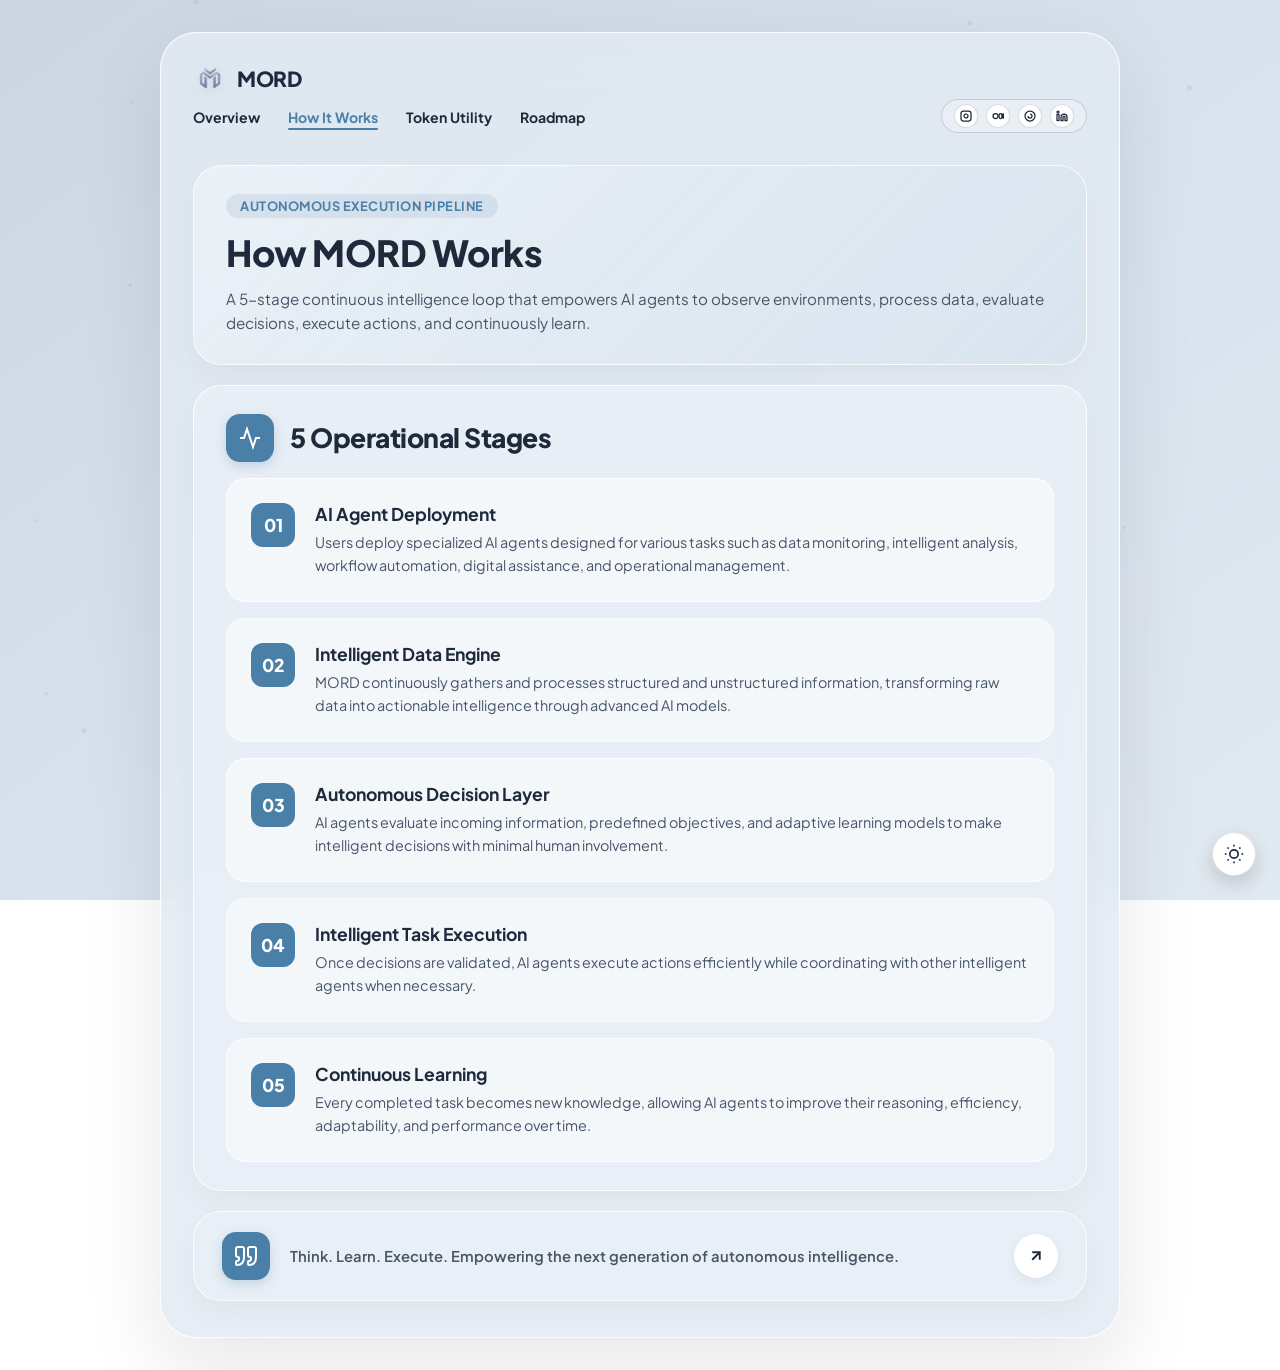
==== how-it-works.html @ f7affc87 "Add files via upload" ====
<!DOCTYPE html>
<html lang="en">
<head>
  <meta charset="UTF-8">
  <meta name="viewport" content="width=device-width, initial-scale=1.0">
  <title>How It Works | MORD AI Agent Protocol</title>
  <meta name="description" content="Learn how MORD AI Agents observe, analyze, learn, decide, and execute autonomous digital workflows.">
  <link rel="stylesheet" href="css/style.css">
</head>
<body>

  <!-- Particle Background Canvas -->
  <canvas id="bg-canvas"></canvas>

  <div class="infographic-wrapper">

    <!-- Top Header Row -->
    <header>
      <div class="top-header-row">
        <a href="index.html" class="brand-title">
          <img src="assets/mord_logo.png" alt="MORD Official Logo" class="brand-logo-img">
          <span>MORD</span>
        </a>


      </div>

      <!-- Sub Navigation Links & Social Icons -->
      <div class="sub-nav-row">
        <ul class="nav-links-list">
          <li><a href="index.html">Overview</a></li>
          <li><a href="how-it-works.html" class="active">How It Works</a></li>
          <li><a href="tokenomics.html">Token Utility</a></li>
          <li><a href="roadmap.html">Roadmap</a></li>
        </ul>

        <div class="social-pill-group">
          <a href="#" class="social-circle-icon" aria-label="Instagram">
            <svg width="12" height="12" viewBox="0 0 24 24" fill="none" stroke="currentColor" stroke-width="2.5"><rect x="2" y="2" width="20" height="20" rx="5"/><path d="M16 11.37A4 4 0 1 1 12.63 8 4 4 0 0 1 16 11.37z"/><line x1="17.5" y1="6.5" x2="17.51" y2="6.5"/></svg>
          </a>
          <a href="#" class="social-circle-icon" aria-label="Medium">
            <svg width="12" height="12" viewBox="0 0 24 24" fill="none" stroke="currentColor" stroke-width="2.5"><circle cx="7" cy="12" r="5"/><ellipse cx="17" cy="12" rx="3" ry="5"/><ellipse cx="22" cy="12" rx="1" ry="5"/></svg>
          </a>
          <a href="#" class="social-circle-icon" aria-label="Pinterest">
            <svg width="12" height="12" viewBox="0 0 24 24" fill="none" stroke="currentColor" stroke-width="2.5"><circle cx="12" cy="12" r="10"/><path d="M8 12c0 2.2 1.8 4 4 4s4-1.8 4-4-1.8-4-4-4"/></svg>
          </a>
          <a href="#" class="social-circle-icon" aria-label="LinkedIn">
            <svg width="12" height="12" viewBox="0 0 24 24" fill="none" stroke="currentColor" stroke-width="2.5"><path d="M16 8a6 6 0 0 1 6 6v7h-4v-7a2 2 0 0 0-2-2 2 2 0 0 0-2 2v7h-4v-7a6 6 0 0 1 6-6z"/><rect x="2" y="9" width="4" height="12"/><circle cx="4" cy="4" r="2"/></svg>
          </a>
        </div>
      </div>
    </header>

    <!-- Page Header Title Card -->
    <div class="info-card page-header-card">
      <span class="page-badge">Autonomous Execution Pipeline</span>
      <h1 class="page-title">How MORD Works</h1>
      <p class="page-subtitle">A 5-stage continuous intelligence loop that empowers AI agents to observe environments, process data, evaluate decisions, execute actions, and continuously learn.</p>
    </div>

    <!-- 5-Step Process Section -->
    <section class="info-card">
      <div class="section-header">
        <div class="section-icon-btn">
          <svg width="24" height="24" viewBox="0 0 24 24" fill="none" stroke="currentColor" stroke-width="2"><polyline points="22 12 18 12 15 21 9 3 6 12 2 12"/></svg>
        </div>
        <h2 class="section-title">5 Operational Stages</h2>
      </div>

      <div class="steps-container">

        <div class="step-card-item">
          <div class="step-num-badge">01</div>
          <div class="step-content-box">
            <h3>AI Agent Deployment</h3>
            <p>Users deploy specialized AI agents designed for various tasks such as data monitoring, intelligent analysis, workflow automation, digital assistance, and operational management.</p>
          </div>
        </div>

        <div class="step-card-item">
          <div class="step-num-badge">02</div>
          <div class="step-content-box">
            <h3>Intelligent Data Engine</h3>
            <p>MORD continuously gathers and processes structured and unstructured information, transforming raw data into actionable intelligence through advanced AI models.</p>
          </div>
        </div>

        <div class="step-card-item">
          <div class="step-num-badge">03</div>
          <div class="step-content-box">
            <h3>Autonomous Decision Layer</h3>
            <p>AI agents evaluate incoming information, predefined objectives, and adaptive learning models to make intelligent decisions with minimal human involvement.</p>
          </div>
        </div>

        <div class="step-card-item">
          <div class="step-num-badge">04</div>
          <div class="step-content-box">
            <h3>Intelligent Task Execution</h3>
            <p>Once decisions are validated, AI agents execute actions efficiently while coordinating with other intelligent agents when necessary.</p>
          </div>
        </div>

        <div class="step-card-item">
          <div class="step-num-badge">05</div>
          <div class="step-content-box">
            <h3>Continuous Learning</h3>
            <p>Every completed task becomes new knowledge, allowing AI agents to improve their reasoning, efficiency, adaptability, and performance over time.</p>
          </div>
        </div>

      </div>
    </section>

    <!-- Bottom Quote Banner -->
    <section class="info-card quote-card-row">
      <div class="quote-left-group">
        <div class="section-icon-btn">
          <svg width="24" height="24" viewBox="0 0 24 24" fill="none" stroke="currentColor" stroke-width="2"><path d="M3 21c3 0 7-1 7-8V5c0-1.25-.756-2.017-2-2H4c-1.25 0-2 .75-2 1.972V11c0 1.25.75 2 2 2 1 0 1 0 1 1v1c0 1-1 2-2 2s-1 .008-1 1.031V20c0 1 0 1 1 1z"/><path d="M15 21c3 0 7-1 7-8V5c0-1.25-.757-2.017-2-2h-4c-1.25 0-2 .75-2 1.972V11c0 1.25.75 2 2 2 1 0 1 0 1 1v1c0 1-1 2-2 2s-1 .008-1 1.031V20c0 1 0 1 1 1z"/></svg>
        </div>
        <p class="quote-statement">Think. Learn. Execute. Empowering the next generation of autonomous intelligence.</p>
      </div>

      <a href="tokenomics.html" class="arrow-circle-btn" aria-label="Explore Token Utility">
        <svg width="18" height="18" viewBox="0 0 24 24" fill="none" stroke="currentColor" stroke-width="2.5"><line x1="7" y1="17" x2="17" y2="7"/><polyline points="7 7 17 7 17 17"/></svg>
      </a>
    </section>

  </div>

  <!-- Modal Overlay -->
  <div class="modal-overlay" id="modal-overlay">
    <div class="modal-box">
      <button class="modal-close-x" id="modal-close">&times;</button>
      <h3 class="modal-heading" id="modal-title">Deploy Agent Node</h3>
      <p class="modal-subtext" id="modal-subtitle">Configure your autonomous workflow stage.</p>
      <button class="modal-btn-submit" id="modal-action-btn">Deploy Now</button>
    </div>
  </div>

  <button class="theme-switch-float" id="theme-switch" aria-label="Toggle Dark Mode">
    <svg width="20" height="20" viewBox="0 0 24 24" fill="none" stroke="currentColor" stroke-width="2"><circle cx="12" cy="12" r="5"/><line x1="12" y1="1" x2="12" y2="3"/><line x1="12" y1="21" x2="12" y2="23"/><line x1="4.22" y1="4.22" x2="5.64" y2="5.64"/><line x1="18.36" y1="18.36" x2="19.78" y2="19.78"/><line x1="1" y1="12" x2="3" y2="12"/><line x1="21" y1="12" x2="23" y2="12"/><line x1="4.22" y1="19.78" x2="5.64" y2="18.36"/><line x1="18.36" y1="5.64" x2="19.78" y2="4.22"/></svg>
  </button>

  <script src="js/app.js"></script>
</body>
</html>
---- css/style.css ----
@import url('https://fonts.googleapis.com/css2?family=Plus+Jakarta+Sans:ital,wght@0,300;0,400;0,500;0,600;0,700;0,800;1,400&family=JetBrains+Mono:wght@400;500&display=swap');

:root {
  --bg-main: #d3dde8;
  --bg-gradient: linear-gradient(145deg, #cbd6e2 0%, #d8e2ed 50%, #e1e9f1 100%);
  --card-bg: rgba(235, 241, 247, 0.75);
  --card-bg-solid: #e3ebf3;
  --card-border: rgba(255, 255, 255, 0.8);
  --card-shadow: 0 12px 32px -6px rgba(15, 23, 42, 0.05);
  
  --text-primary: #1e293b;
  --text-secondary: #475569;
  --text-muted: #64748b;
  
  --brand-blue: #4a7fa7;
  --brand-blue-hover: #3b6b8f;
  --brand-blue-light: rgba(74, 127, 167, 0.12);
  --accent-cyan: #00f0ff;
  --accent-green: #10b981;
  
  --radius-card: 28px;
  --radius-pill: 9999px;
  --radius-icon: 14px;

  --transition-fast: 0.2s cubic-bezier(0.16, 1, 0.3, 1);
  --transition-normal: 0.35s cubic-bezier(0.16, 1, 0.3, 1);
}

[data-theme="dark"] {
  --bg-main: #0b111e;
  --bg-gradient: linear-gradient(145deg, #070c17 0%, #0f172a 50%, #172033 100%);
  --card-bg: rgba(15, 23, 42, 0.75);
  --card-bg-solid: #111a2e;
  --card-border: rgba(255, 255, 255, 0.1);
  --card-shadow: 0 16px 40px -8px rgba(0, 0, 0, 0.5);
  
  --text-primary: #f1f5f9;
  --text-secondary: #cbd5e1;
  --text-muted: #94a3b8;
  
  --brand-blue: #3b82f6;
  --brand-blue-hover: #2563eb;
  --brand-blue-light: rgba(59, 130, 246, 0.2);
}

* {
  margin: 0;
  padding: 0;
  box-sizing: border-box;
}

html {
  scroll-behavior: smooth;
}

body {
  font-family: 'Plus Jakarta Sans', -apple-system, BlinkMacSystemFont, sans-serif;
  background: var(--bg-gradient);
  background-attachment: fixed;
  color: var(--text-primary);
  min-height: 100vh;
  padding: 32px 20px;
  display: flex;
  justify-content: center;
  align-items: flex-start;
}

/* Background Canvas Particles */
#bg-canvas {
  position: fixed;
  top: 0;
  left: 0;
  width: 100vw;
  height: 100vh;
  z-index: 0;
  pointer-events: none;
  opacity: 0.4;
}

/* Main Graphic Frame Container */
.infographic-wrapper {
  width: 100%;
  max-width: 960px;
  background: rgba(226, 234, 242, 0.85);
  backdrop-filter: blur(24px);
  -webkit-backdrop-filter: blur(24px);
  border: 1px solid rgba(255, 255, 255, 0.9);
  border-radius: 36px;
  padding: 28px 32px 36px;
  box-shadow: 0 30px 80px rgba(15, 23, 42, 0.1);
  position: relative;
  z-index: 1;
  display: flex;
  flex-direction: column;
  gap: 20px;
}

[data-theme="dark"] .infographic-wrapper {
  background: rgba(15, 23, 42, 0.85);
  border-color: rgba(255, 255, 255, 0.12);
}

/* Top Navigation Bar */
.top-header-row {
  display: flex;
  align-items: center;
  justify-content: space-between;
  margin-bottom: 4px;
}

.brand-title {
  display: flex;
  align-items: center;
  gap: 10px;
  font-size: 1.3rem;
  font-weight: 800;
  color: var(--text-primary);
  text-decoration: none;
  letter-spacing: -0.5px;
}

.brand-logo-img {
  width: 34px;
  height: 34px;
  object-fit: contain;
  filter: drop-shadow(0 4px 8px rgba(74, 127, 167, 0.2));
  transition: transform var(--transition-fast);
}

.brand-title:hover .brand-logo-img {
  transform: scale(1.1) rotate(3deg);
}

.brand-logo-svg {
  width: 26px;
  height: 26px;
  color: var(--text-primary);
}

.top-actions {
  display: flex;
  align-items: center;
  gap: 10px;
}

.header-pill-btn {
  display: inline-flex;
  align-items: center;
  gap: 8px;
  padding: 8px 20px;
  background: #ffffff;
  border-radius: var(--radius-pill);
  font-weight: 700;
  font-size: 0.85rem;
  color: var(--text-primary);
  text-decoration: none;
  border: none;
  cursor: pointer;
  box-shadow: 0 4px 12px rgba(15, 23, 42, 0.05);
  transition: var(--transition-fast);
}

[data-theme="dark"] .header-pill-btn {
  background: #1e293b;
  color: #fff;
}

.header-pill-btn:hover {
  transform: translateY(-2px);
  box-shadow: 0 6px 16px rgba(15, 23, 42, 0.1);
}

.sub-nav-row {
  display: flex;
  align-items: center;
  justify-content: space-between;
  padding-bottom: 12px;
}

.nav-links-list {
  display: flex;
  align-items: center;
  gap: 28px;
  list-style: none;
}

.nav-links-list a {
  text-decoration: none;
  font-size: 0.88rem;
  font-weight: 700;
  color: var(--text-primary);
  transition: var(--transition-fast);
  padding: 4px 0;
  position: relative;
}

.nav-links-list a.active,
.nav-links-list a:hover {
  color: var(--brand-blue);
}

.nav-links-list a.active::after {
  content: '';
  position: absolute;
  bottom: 0;
  left: 0;
  width: 100%;
  height: 2px;
  background: var(--brand-blue);
  border-radius: 2px;
}

.social-pill-group {
  display: flex;
  align-items: center;
  gap: 8px;
  padding: 4px 12px;
  border: 1px solid rgba(15, 23, 42, 0.15);
  border-radius: var(--radius-pill);
  background: rgba(255, 255, 255, 0.25);
}

.social-circle-icon {
  width: 24px;
  height: 24px;
  border-radius: 50%;
  background: #ffffff;
  border: 1px solid rgba(15, 23, 42, 0.15);
  display: flex;
  align-items: center;
  justify-content: center;
  color: var(--text-primary);
  text-decoration: none;
  font-size: 0.75rem;
  font-weight: 700;
  transition: var(--transition-fast);
}

.social-circle-icon:hover {
  background: var(--brand-blue);
  color: #fff;
  border-color: var(--brand-blue);
  transform: translateY(-1px);
}

/* Glass Card Standard */
.info-card {
  background: var(--card-bg);
  border: 1px solid var(--card-border);
  border-radius: var(--radius-card);
  padding: 28px 32px;
  box-shadow: var(--card-shadow);
  transition: transform var(--transition-normal), box-shadow var(--transition-normal);
  position: relative;
}

.info-card:hover {
  box-shadow: 0 16px 40px rgba(15, 23, 42, 0.08);
}

/* Page Header Title Card */
.page-header-card {
  display: flex;
  flex-direction: column;
  gap: 12px;
  background: linear-gradient(135deg, rgba(235, 241, 247, 0.9) 0%, rgba(215, 226, 238, 0.8) 100%);
}

[data-theme="dark"] .page-header-card {
  background: linear-gradient(135deg, rgba(15, 23, 42, 0.9) 0%, rgba(30, 41, 59, 0.8) 100%);
}

.page-badge {
  display: inline-flex;
  align-items: center;
  gap: 6px;
  padding: 4px 14px;
  background: var(--brand-blue-light);
  color: var(--brand-blue);
  border-radius: var(--radius-pill);
  font-size: 0.8rem;
  font-weight: 700;
  text-transform: uppercase;
  letter-spacing: 0.5px;
  width: fit-content;
}

.page-title {
  font-size: 2.25rem;
  font-weight: 800;
  letter-spacing: -0.5px;
  color: var(--text-primary);
}

.page-subtitle {
  font-size: 0.95rem;
  color: var(--text-secondary);
  line-height: 1.6;
}

/* Hero Section Layout */
.hero-section-grid {
  display: grid;
  grid-template-columns: 1fr 1fr;
  gap: 20px;
}

.hero-section-grid .info-card {
  border: none !important;
  box-shadow: none !important;
}

/* Left Big Sphere Visual Card */
.hero-card-visual-left {
  display: flex;
  flex-direction: column;
  justify-content: flex-end;
  min-height: 500px;
  position: relative;
  overflow: hidden;
  background: linear-gradient(145deg, rgba(235, 241, 247, 0.9) 0%, rgba(215, 226, 238, 0.8) 100%);
  border: none !important;
  box-shadow: none !important;
}

[data-theme="dark"] .hero-card-visual-left {
  background: linear-gradient(145deg, rgba(15, 23, 42, 0.9) 0%, rgba(30, 41, 59, 0.8) 100%);
  border: none !important;
  box-shadow: none !important;
}

.visual-sphere-img {
  position: absolute;
  top: 45%;
  left: 50%;
  transform: translate(-50%, -55%);
  width: 105%;
  max-width: 480px;
  object-fit: contain;
  pointer-events: none;
  animation: gentleFloat 6s ease-in-out infinite;
}

@keyframes gentleFloat {
  0%, 100% { transform: translate(-50%, -55%) rotate(0deg); }
  50% { transform: translate(-50%, -58%) rotate(1deg); }
}

/* Floating Badge at Bottom Left */
.badge-glass-overlay {
  background: rgba(255, 255, 255, 0.65);
  backdrop-filter: blur(16px);
  -webkit-backdrop-filter: blur(16px);
  border: none !important;
  padding: 16px 20px;
  border-radius: 24px;
  display: flex;
  flex-direction: column;
  gap: 6px;
  margin-top: auto;
  z-index: 2;
  box-shadow: 0 10px 24px rgba(15, 23, 42, 0.06);
}

[data-theme="dark"] .badge-glass-overlay {
  background: rgba(15, 23, 42, 0.85);
  border: none !important;
}

.badge-top-text {
  font-size: 0.8rem;
  font-weight: 600;
  color: var(--text-secondary);
}

.badge-bottom-row {
  display: flex;
  align-items: center;
  gap: 12px;
  font-size: 0.85rem;
  color: var(--text-secondary);
  font-weight: 600;
}

.badge-bottom-row strong {
  color: var(--text-primary);
  font-weight: 800;
}

.badge-blue-circle-icon {
  width: 32px;
  height: 32px;
  border-radius: 50%;
  background: var(--brand-blue);
  color: #ffffff;
  display: flex;
  align-items: center;
  justify-content: center;
  flex-shrink: 0;
}

/* Hero Right Column */
.hero-right-col {
  display: flex;
  flex-direction: column;
  gap: 20px;
}

.hero-info-card {
  display: flex;
  flex-direction: column;
  gap: 16px;
  border: none !important;
  box-shadow: none !important;
}

.mord-tag-row {
  display: flex;
  align-items: center;
  justify-content: space-between;
}

.mord-tag-text {
  font-size: 0.85rem;
  font-weight: 600;
  color: var(--text-secondary);
}

.arrow-circle-btn {
  width: 44px;
  height: 44px;
  border-radius: 50%;
  background: #ffffff;
  border: none !important;
  display: flex;
  align-items: center;
  justify-content: center;
  color: var(--text-primary);
  text-decoration: none;
  cursor: pointer;
  box-shadow: 0 4px 12px rgba(15, 23, 42, 0.06);
  transition: var(--transition-fast);
}

[data-theme="dark"] .arrow-circle-btn {
  background: #1e293b;
  color: #fff;
  border: none !important;
}

.arrow-circle-btn:hover {
  transform: translate(2px, -2px);
  background: var(--brand-blue);
  color: #fff;
}

.hero-headline {
  font-size: 2.5rem;
  font-weight: 800;
  line-height: 1.15;
  letter-spacing: -1px;
  color: var(--text-primary);
}

.hero-desc {
  font-size: 0.925rem;
  color: var(--text-secondary);
  line-height: 1.6;
}

.meta-stats-row {
  display: flex;
  align-items: center;
  gap: 20px;
  font-size: 0.85rem;
  font-weight: 600;
  color: var(--text-secondary);
  margin-top: 4px;
}

.meta-item {
  display: flex;
  align-items: center;
  gap: 6px;
}

/* Mesh Sculpture Card */
.mesh-visual-card {
  min-height: 260px;
  display: flex;
  align-items: center;
  justify-content: center;
  background: transparent !important;
  border: none !important;
  box-shadow: none !important;
  cursor: pointer;
  overflow: visible;
}

.mesh-img {
  width: 100%;
  max-width: 440px;
  border: none !important;
  outline: none !important;
  box-shadow: none !important;
  mix-blend-mode: multiply;
  transition: transform var(--transition-normal);
}

[data-theme="dark"] .mesh-img {
  mix-blend-mode: screen;
}

.mesh-visual-card:hover .mesh-img {
  transform: scale(1.06) rotate(-2deg);
}

/* Section Header (Icon Box + Title) */
.section-header {
  display: flex;
  align-items: center;
  gap: 16px;
  margin-bottom: 16px;
}

.section-icon-btn {
  width: 48px;
  height: 48px;
  border-radius: var(--radius-icon);
  background: var(--brand-blue);
  color: #ffffff;
  display: flex;
  align-items: center;
  justify-content: center;
  flex-shrink: 0;
  box-shadow: 0 4px 12px rgba(74, 127, 167, 0.25);
}

.section-title {
  font-size: 1.65rem;
  font-weight: 800;
  letter-spacing: -0.5px;
  color: var(--text-primary);
}

/* Section Content Text */
.intro-text-block p {
  font-size: 0.925rem;
  color: var(--text-secondary);
  line-height: 1.65;
  margin-bottom: 16px;
}

.intro-text-block p:last-child {
  margin-bottom: 0;
}

/* Core Concept Highlight Box */
.concept-card-highlight {
  background: linear-gradient(135deg, rgba(74, 127, 167, 0.08) 0%, rgba(255, 255, 255, 0.6) 100%);
  border: 1px solid rgba(74, 127, 167, 0.25);
}

[data-theme="dark"] .concept-card-highlight {
  background: linear-gradient(135deg, rgba(59, 130, 246, 0.1) 0%, rgba(15, 23, 42, 0.6) 100%);
}

.concept-text {
  font-size: 1rem;
  color: var(--text-secondary);
  line-height: 1.7;
  font-weight: 500;
}

/* Vision Grid Layout */
.vision-grid-layout {
  display: grid;
  grid-template-columns: 1fr 300px;
  gap: 20px;
  align-items: center;
}

.vision-statement-text {
  font-size: 0.95rem;
  color: var(--text-secondary);
  line-height: 1.6;
}

.vision-brain-container {
  position: relative;
  display: flex;
  align-items: center;
  justify-content: center;
  border: none !important;
  box-shadow: none !important;
  background: transparent !important;
}

.vision-brain-container img {
  width: 100%;
  max-width: 290px;
  height: auto;
  border: none !important;
  outline: none !important;
  box-shadow: none !important;
  mix-blend-mode: multiply;
  filter: drop-shadow(0 12px 24px rgba(74, 127, 167, 0.2));
  transition: transform var(--transition-normal);
}

[data-theme="dark"] .vision-brain-container img {
  mix-blend-mode: screen;
}

.vision-brain-container:hover img {
  transform: scale(1.05);
}

/* Telemetry Hotspots */
.brain-hotspot {
  position: absolute;
  width: 14px;
  height: 14px;
  border-radius: 50%;
  background: #00f0ff;
  box-shadow: 0 0 0 3px rgba(0, 240, 255, 0.4), 0 0 12px #00f0ff;
  cursor: pointer;
  animation: pulseNode 2s infinite;
}

@keyframes pulseNode {
  0%, 100% { transform: scale(1); opacity: 0.9; }
  50% { transform: scale(1.3); opacity: 1; }
}

.hotspot-popup {
  position: absolute;
  bottom: 120%;
  left: 50%;
  transform: translateX(-50%) translateY(6px);
  background: #0f172a;
  color: #fff;
  padding: 6px 12px;
  border-radius: 8px;
  font-size: 0.75rem;
  font-weight: 600;
  white-space: nowrap;
  opacity: 0;
  pointer-events: none;
  transition: all 0.2s ease;
  box-shadow: 0 8px 20px rgba(0,0,0,0.3);
  z-index: 10;
}

.brain-hotspot:hover .hotspot-popup {
  opacity: 1;
  transform: translateX(-50%) translateY(0);
}

/* Capabilities List Layout */
.capabilities-list-group {
  display: flex;
  flex-direction: column;
}

.capability-row-item {
  display: flex;
  align-items: center;
  gap: 16px;
  padding: 16px 8px;
  border-bottom: 1px solid rgba(15, 23, 42, 0.08);
  transition: var(--transition-fast);
  cursor: pointer;
  border-radius: 12px;
}

[data-theme="dark"] .capability-row-item {
  border-bottom-color: rgba(255, 255, 255, 0.08);
}

.capability-row-item:last-child {
  border-bottom: none;
}

.capability-row-item:hover {
  background: rgba(255, 255, 255, 0.5);
  transform: translateX(4px);
}

[data-theme="dark"] .capability-row-item:hover {
  background: rgba(255, 255, 255, 0.05);
}

.capability-circle-icon {
  width: 40px;
  height: 40px;
  border-radius: 50%;
  background: var(--brand-blue);
  color: #ffffff;
  display: flex;
  align-items: center;
  justify-content: center;
  flex-shrink: 0;
  box-shadow: 0 4px 10px rgba(74, 127, 167, 0.2);
}

.capability-details-box {
  display: flex;
  flex-direction: column;
  gap: 2px;
}

.capability-item-title {
  font-size: 0.95rem;
  font-weight: 700;
  color: var(--text-primary);
}

.capability-item-desc {
  font-size: 0.85rem;
  color: var(--text-secondary);
}

/* HOW IT WORKS (5 Steps Grid) */
.steps-container {
  display: flex;
  flex-direction: column;
  gap: 16px;
}

.step-card-item {
  display: flex;
  align-items: flex-start;
  gap: 20px;
  padding: 24px;
  border-radius: 20px;
  background: rgba(255, 255, 255, 0.5);
  border: 1px solid rgba(255, 255, 255, 0.8);
  transition: var(--transition-fast);
}

[data-theme="dark"] .step-card-item {
  background: rgba(255, 255, 255, 0.03);
  border-color: rgba(255, 255, 255, 0.08);
}

.step-card-item:hover {
  transform: translateY(-2px);
  background: rgba(255, 255, 255, 0.9);
  box-shadow: 0 10px 24px rgba(74, 127, 167, 0.12);
}

.step-num-badge {
  width: 44px;
  height: 44px;
  border-radius: 12px;
  background: var(--brand-blue);
  color: #fff;
  font-size: 1.1rem;
  font-weight: 800;
  display: flex;
  align-items: center;
  justify-content: center;
  flex-shrink: 0;
}

.step-content-box h3 {
  font-size: 1.1rem;
  font-weight: 700;
  color: var(--text-primary);
  margin-bottom: 6px;
}

.step-content-box p {
  font-size: 0.9rem;
  color: var(--text-secondary);
  line-height: 1.6;
}

/* TOKEN UTILITY (8 Utility Cards Grid) */
.utility-grid-8 {
  display: grid;
  grid-template-columns: repeat(auto-fit, minmax(280px, 1fr));
  gap: 16px;
}

.utility-card-item {
  display: flex;
  align-items: flex-start;
  gap: 16px;
  padding: 20px;
  border-radius: 20px;
  background: rgba(255, 255, 255, 0.5);
  border: 1px solid rgba(255, 255, 255, 0.8);
  transition: var(--transition-fast);
}

[data-theme="dark"] .utility-card-item {
  background: rgba(255, 255, 255, 0.03);
  border-color: rgba(255, 255, 255, 0.08);
}

.utility-card-item:hover {
  transform: translateY(-3px);
  background: rgba(255, 255, 255, 0.9);
  box-shadow: 0 12px 28px rgba(74, 127, 167, 0.12);
}

.utility-bullet-icon {
  width: 32px;
  height: 32px;
  border-radius: 50%;
  background: var(--brand-blue-light);
  color: var(--brand-blue);
  display: flex;
  align-items: center;
  justify-content: center;
  flex-shrink: 0;
  font-weight: 800;
}

.utility-text {
  font-size: 0.9rem;
  font-weight: 600;
  color: var(--text-primary);
  line-height: 1.5;
}

/* Ecosystem Keywords Cloud */
.keywords-cloud-container {
  display: flex;
  flex-wrap: wrap;
  gap: 10px;
}

.keyword-pill {
  padding: 8px 18px;
  background: rgba(255, 255, 255, 0.7);
  border: 1px solid rgba(15, 23, 42, 0.12);
  border-radius: var(--radius-pill);
  font-size: 0.85rem;
  font-weight: 700;
  color: var(--text-primary);
  transition: var(--transition-fast);
  cursor: pointer;
}

[data-theme="dark"] .keyword-pill {
  background: rgba(255, 255, 255, 0.05);
  border-color: rgba(255, 255, 255, 0.12);
}

.keyword-pill:hover,
.keyword-pill.active {
  background: var(--brand-blue);
  color: #fff;
  border-color: var(--brand-blue);
  transform: translateY(-2px);
  box-shadow: 0 4px 12px rgba(74, 127, 167, 0.3);
}

/* ROADMAP Timeline (4 Phases) */
.roadmap-timeline-container {
  display: flex;
  flex-direction: column;
  gap: 20px;
}

.phase-card-item {
  display: flex;
  flex-direction: column;
  gap: 14px;
  padding: 24px 28px;
  border-radius: 24px;
  background: rgba(255, 255, 255, 0.5);
  border: 1px solid rgba(255, 255, 255, 0.8);
  transition: var(--transition-normal);
  position: relative;
}

[data-theme="dark"] .phase-card-item {
  background: rgba(255, 255, 255, 0.03);
  border-color: rgba(255, 255, 255, 0.08);
}

.phase-card-item:hover {
  background: rgba(255, 255, 255, 0.9);
  box-shadow: 0 12px 30px rgba(74, 127, 167, 0.12);
}

.phase-header-row {
  display: flex;
  align-items: center;
  justify-content: space-between;
}

.phase-title-group {
  display: flex;
  align-items: center;
  gap: 12px;
}

.phase-badge-pill {
  padding: 4px 12px;
  border-radius: var(--radius-pill);
  font-size: 0.78rem;
  font-weight: 800;
  text-transform: uppercase;
  letter-spacing: 0.5px;
}

.status-completed {
  background: rgba(16, 185, 129, 0.15);
  color: #059669;
  border: 1px solid rgba(16, 185, 129, 0.3);
}

.status-in-progress {
  background: rgba(74, 127, 167, 0.15);
  color: var(--brand-blue);
  border: 1px solid rgba(74, 127, 167, 0.3);
}

.status-upcoming {
  background: rgba(100, 116, 139, 0.12);
  color: var(--text-muted);
  border: 1px solid rgba(100, 116, 139, 0.2);
}

.phase-title {
  font-size: 1.25rem;
  font-weight: 800;
  color: var(--text-primary);
}

.phase-milestones-list {
  display: grid;
  grid-template-columns: repeat(auto-fit, minmax(220px, 1fr));
  gap: 10px;
  list-style: none;
}

.phase-milestones-list li {
  display: flex;
  align-items: center;
  gap: 8px;
  font-size: 0.88rem;
  color: var(--text-secondary);
  font-weight: 600;
}

.phase-milestones-list li svg {
  color: var(--brand-blue);
  flex-shrink: 0;
}

/* Bottom Quote Card */
.quote-card-row {
  display: flex;
  align-items: center;
  justify-content: space-between;
  gap: 24px;
  padding: 20px 28px;
}

.quote-left-group {
  display: flex;
  align-items: center;
  gap: 20px;
}

.quote-statement {
  font-size: 0.925rem;
  font-weight: 600;
  color: var(--text-secondary);
  line-height: 1.5;
}

/* Modal Windows */
.modal-overlay {
  position: fixed;
  top: 0;
  left: 0;
  width: 100vw;
  height: 100vh;
  background: rgba(15, 23, 42, 0.5);
  backdrop-filter: blur(8px);
  -webkit-backdrop-filter: blur(8px);
  z-index: 999;
  display: flex;
  align-items: center;
  justify-content: center;
  opacity: 0;
  pointer-events: none;
  transition: opacity 0.3s ease;
}

.modal-overlay.active {
  opacity: 1;
  pointer-events: auto;
}

.modal-box {
  width: 90%;
  max-width: 480px;
  background: #ffffff;
  border-radius: var(--radius-card);
  padding: 32px;
  box-shadow: 0 24px 60px rgba(0, 0, 0, 0.2);
  position: relative;
  transform: translateY(20px);
  transition: transform 0.3s cubic-bezier(0.16, 1, 0.3, 1);
}

[data-theme="dark"] .modal-box {
  background: #111a2e;
  color: #fff;
}

.modal-overlay.active .modal-box {
  transform: translateY(0);
}

.modal-close-x {
  position: absolute;
  top: 20px;
  right: 20px;
  width: 32px;
  height: 32px;
  border-radius: 50%;
  background: rgba(0, 0, 0, 0.05);
  border: none;
  font-size: 1.2rem;
  cursor: pointer;
  display: flex;
  align-items: center;
  justify-content: center;
}

.modal-heading {
  font-size: 1.5rem;
  font-weight: 800;
  margin-bottom: 8px;
}

.modal-subtext {
  font-size: 0.9rem;
  color: var(--text-secondary);
  margin-bottom: 20px;
}

.modal-btn-submit {
  width: 100%;
  padding: 12px;
  border-radius: var(--radius-pill);
  background: var(--brand-blue);
  color: #fff;
  border: none;
  font-size: 0.95rem;
  font-weight: 700;
  cursor: pointer;
  transition: var(--transition-fast);
}

.modal-btn-submit:hover {
  background: var(--brand-blue-hover);
}

/* Floating Theme Switcher Floating Tool */
.theme-switch-float {
  position: fixed;
  bottom: 24px;
  right: 24px;
  width: 44px;
  height: 44px;
  border-radius: 50%;
  background: #ffffff;
  border: 1px solid rgba(15, 23, 42, 0.12);
  color: var(--text-primary);
  display: flex;
  align-items: center;
  justify-content: center;
  cursor: pointer;
  box-shadow: 0 8px 20px rgba(0, 0, 0, 0.15);
  z-index: 90;
  transition: var(--transition-fast);
}

[data-theme="dark"] .theme-switch-float {
  background: #1e293b;
  color: #fff;
}

.theme-switch-float:hover {
  transform: scale(1.1) rotate(15deg);
}

/* Responsive Mobile Layout */
@media (max-width: 860px) {
  .hero-section-grid {
    grid-template-columns: 1fr;
  }
  .vision-grid-layout {
    grid-template-columns: 1fr;
  }
  .infographic-wrapper {
    padding: 20px;
  }
  .hero-headline {
    font-size: 2.1rem;
  }
}
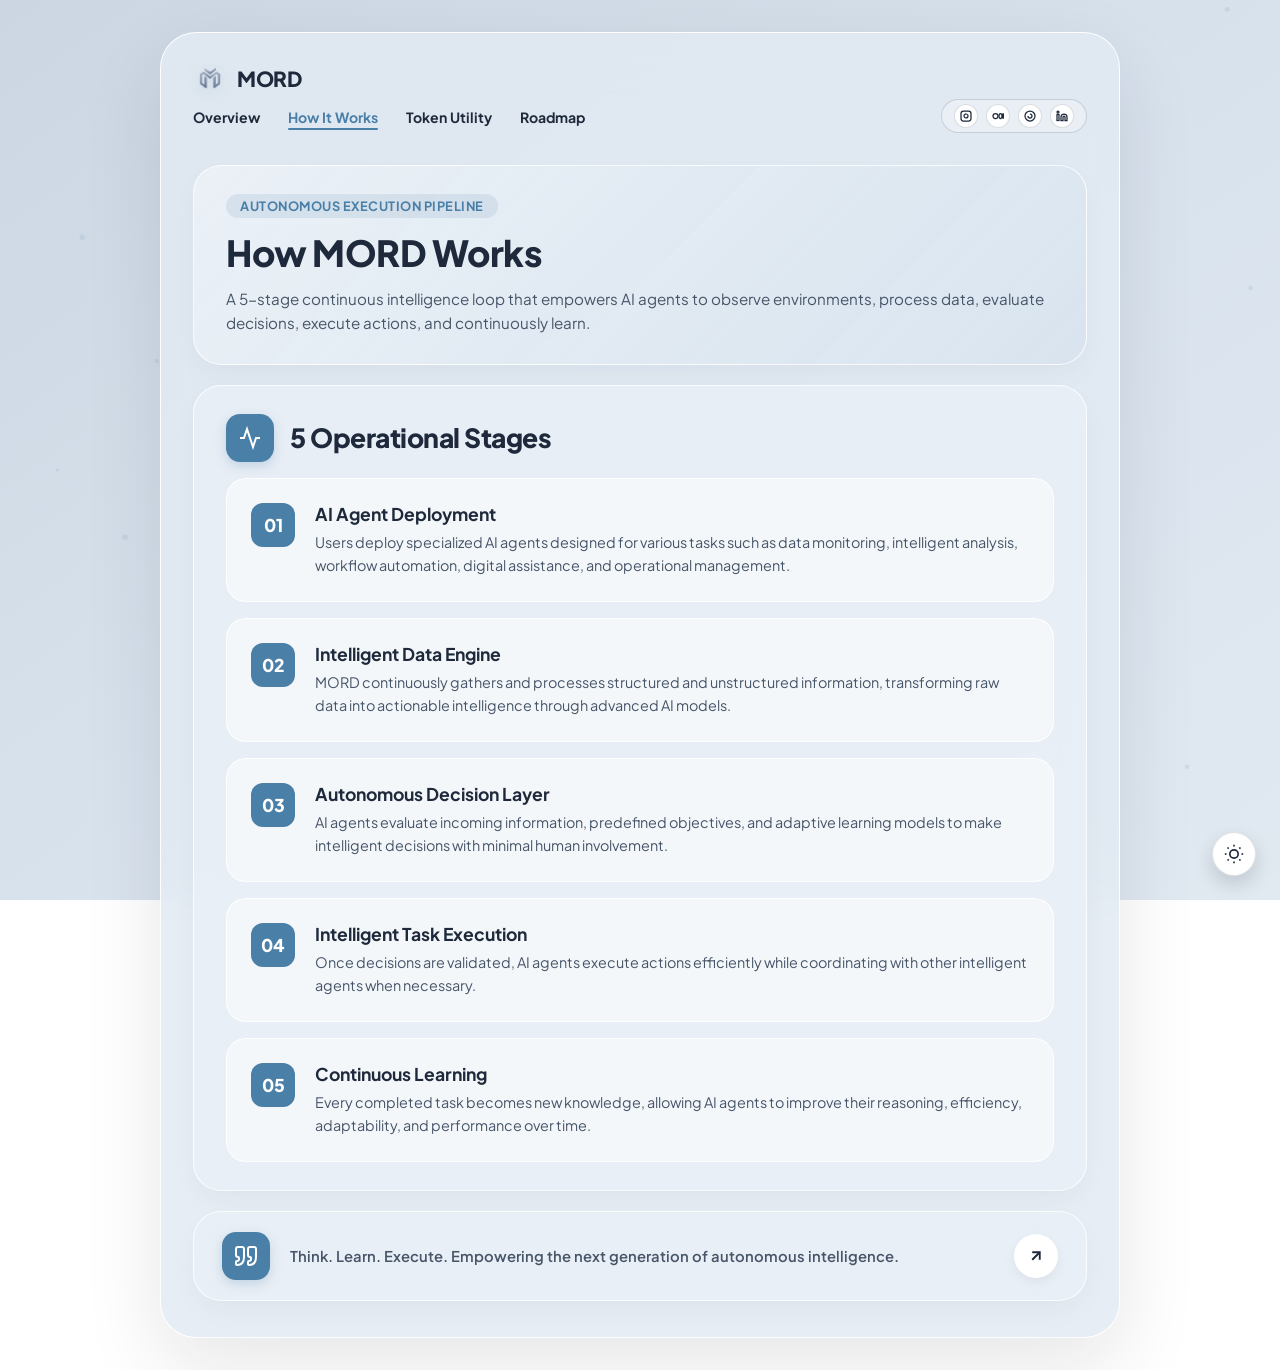
==== commit 4e0df889: "Add files via upload" ====
--- a/how-it-works.html
+++ b/how-it-works.html
@@ -5,6 +5,9 @@
   <meta name="viewport" content="width=device-width, initial-scale=1.0">
   <title>How It Works | MORD AI Agent Protocol</title>
   <meta name="description" content="Learn how MORD AI Agents observe, analyze, learn, decide, and execute autonomous digital workflows.">
+  <link rel="icon" type="image/png" href="assets/favicon.png">
+  <link rel="icon" type="image/svg+xml" href="assets/favicon.svg">
+  <link rel="apple-touch-icon" href="assets/favicon.png">
   <link rel="stylesheet" href="css/style.css">
 </head>
 <body>
